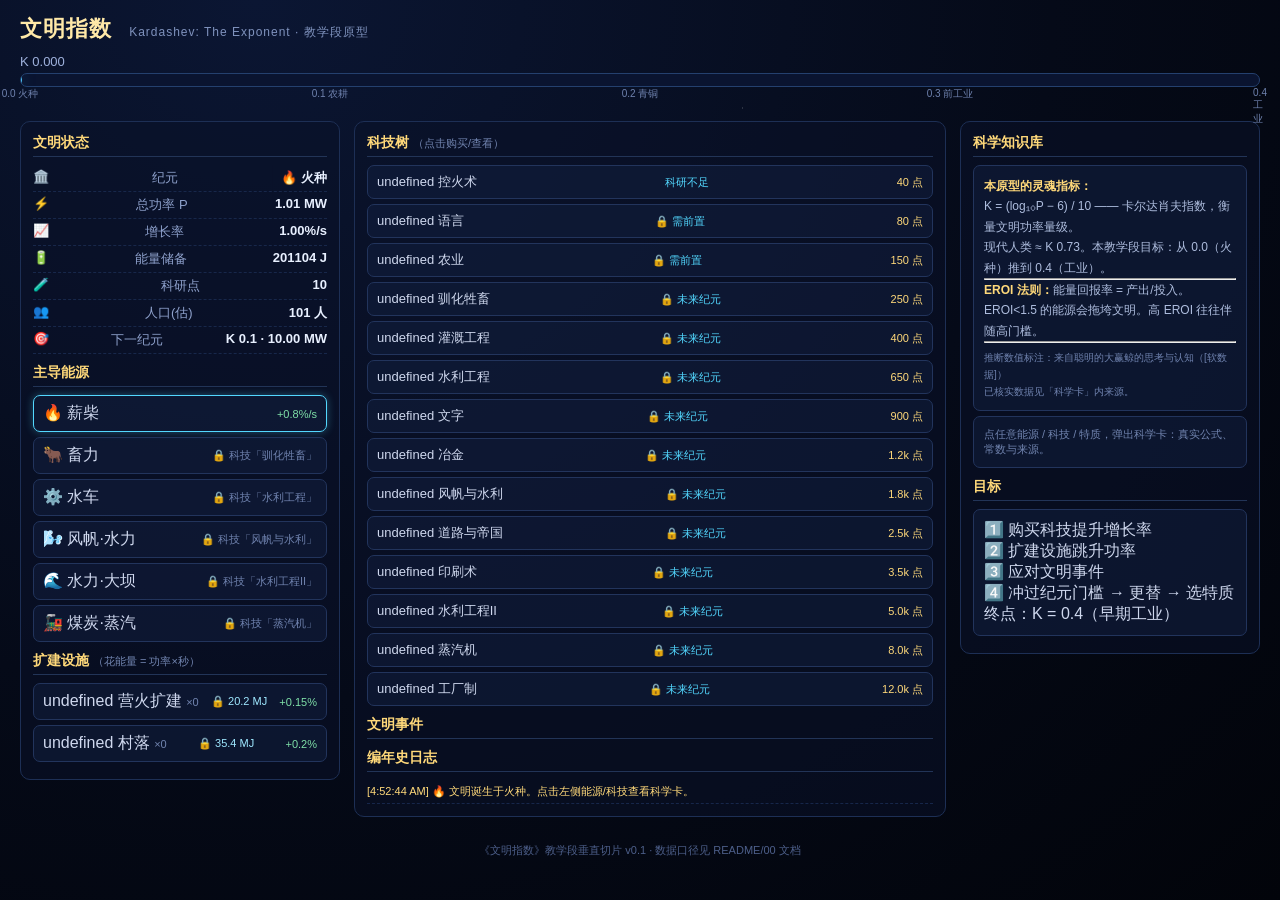
==== 原型/demo/index.html @ 798f1fc1 "Add playable vertical-slice demo (era 0.0-0.4) + devil's advocate review report" ====
<!DOCTYPE html>
<html lang="zh-CN">
<head>
<meta charset="UTF-8">
<meta name="viewport" content="width=device-width, initial-scale=1.0">
<title>文明指数 · 教学段原型（K 0.0 → 0.4）</title>
<link rel="stylesheet" href="style.css">
</head>
<body>
  <!-- 顶部：标题 + K 刻度尺 -->
  <header>
    <div class="title">文明指数 <span class="sub">Kardashev: The Exponent · 教学段原型</span></div>
    <div class="kbar-wrap">
      <div class="kbar-label">K <span id="kval">0.000</span>
        <span class="kbar-mark" id="kbar-mark"></span>
        <span id="kbar-next"></span></div>
      <div class="kbar"><div class="kbar-fill" id="kbar-fill"></div></div>
      <div class="kbar-targets">
        <span style="left:0%">0.0 火种</span><span style="left:25%">0.1 农耕</span>
        <span style="left:50%">0.2 青铜</span><span style="left:75%">0.3 前工业</span>
        <span style="left:100%">0.4 工业</span>
      </div>
    </div>
  </header>

  <!-- 主区：三栏 -->
  <main>
    <!-- 左：资源与功率 -->
    <section class="col left">
      <h2>文明状态</h2>
      <div class="stat-row"><span class="stat-icon">🏛️</span><span>纪元</span><b id="eraname">火种</b></div>
      <div class="stat-row"><span class="stat-icon">⚡</span><span>总功率 P</span><b id="pval">—</b></div>
      <div class="stat-row"><span class="stat-icon">📈</span><span>增长率</span><b id="growthval">—</b></div>
      <div class="stat-row"><span class="stat-icon">🔋</span><span>能量储备</span><b id="energyval">—</b></div>
      <div class="stat-row"><span class="stat-icon">🧪</span><span>科研点</span><b id="researchval">—</b></div>
      <div class="stat-row"><span class="stat-icon">👥</span><span>人口(估)</span><b id="popval">—</b></div>
      <div class="stat-row"><span class="stat-icon">🎯</span><span>下一纪元</span><b id="nexttarget">—</b></div>

      <div id="eraupgrade-box" class="hidden">
        <button id="btn-upgrade" class="btn btn-gold">⚜️ 纪元更替</button>
      </div>

      <h2>主导能源</h2>
      <div id="sourceList"></div>

      <h2>扩建设施 <span class="hint">（花能量 = 功率×秒）</span></h2>
      <div id="buildList"></div>
    </section>

    <!-- 中：科技树 + 事件 + 日志 -->
    <section class="col mid">
      <h2>科技树 <span class="hint">（点击购买/查看）</span></h2>
      <div id="techList"></div>

      <h2>文明事件</h2>
      <div id="eventPanel" class="panel hidden"></div>

      <h2>编年史日志</h2>
      <div id="log"></div>
    </section>

    <!-- 右：科学卡 + 说明 -->
    <section class="col right">
      <h2>科学知识库</h2>
      <div class="panel hint-box">
        <p><b>本原型的灵魂指标：</b></p>
        <p>K = (log₁₀P − 6) / 10 —— 卡尔达肖夫指数，衡量文明功率量级。</p>
        <p>现代人类 ≈ K 0.73。本教学段目标：从 0.0（火种）推到 0.4（工业）。</p>
        <hr>
        <p><b>EROI 法则：</b>能量回报率 = 产出/投入。EROI<1.5 的能源会拖垮文明。高 EROI 往往伴随高门槛。</p>
        <hr>
        <p class="src">推断数值标注：来自聪明的大赢鲸的思考与认知（[软数据]）<br>已核实数据见「科学卡」内来源。</p>
      </div>
      <div class="panel">
        <p class="hint">点任意能源 / 科技 / 特质，弹出科学卡：真实公式、常数与来源。</p>
      </div>
      <h2>目标</h2>
      <div class="panel">
        <p>1️⃣ 购买科技提升增长率</p>
        <p>2️⃣ 扩建设施跳升功率</p>
        <p>3️⃣ 应对文明事件</p>
        <p>4️⃣ 冲过纪元门槛 → 更替 → 选特质</p>
        <p>终点：K = 0.4（早期工业）</p>
      </div>
    </section>
  </main>

  <!-- 通用弹层（科学卡等） -->
  <div id="modal" class="modal hidden">
    <div class="modal-box" id="modal-box"></div>
  </div>

  <!-- 纪元更替演出 -->
  <div id="eraOverlay" class="era-overlay hidden">
    <div class="era-veil"></div>
    <div class="era-content">
      <div class="era-icon" id="erao-icon">🔥</div>
      <div class="era-big" id="erao-name">农耕</div>
      <div class="era-desc" id="erao-desc"></div>
      <button id="btn-trait" class="btn btn-gold">选择文明特质 →</button>
    </div>
  </div>

  <!-- 特质选择 -->
  <div id="traitOverlay" class="modal hidden">
    <div class="modal-box">
      <h2>文明特质 · 选其一（永久乘数）</h2>
      <div id="traitList" class="trait-list"></div>
      <p class="hint">特质永久提升增长率 —— 文明的特质在时代更替后保留。</p>
    </div>
  </div>

  <footer>《文明指数》教学段垂直切片 v0.1 · 数据口径见 README/00 文档</footer>

  <script src="data.js"></script>
  <script src="game.js"></script>
</body>
</html>
---- 原型/demo/style.css ----
/* 《文明指数》教学段原型 — 暗色太空风 */
* { margin:0; padding:0; box-sizing:border-box; }
body {
  font-family:"Segoe UI","Microsoft YaHei",sans-serif;
  background: radial-gradient(ellipse at 20% 0%, #0b1633 0%, #050a18 55%, #02040a 100%);
  color:#cfd8ee; min-height:100vh;
  background-image:
    radial-gradient(1px 1px at 12% 22%, #fff, transparent 40%),
    radial-gradient(1px 1px at 32% 68%, #bfd, transparent 40%),
    radial-gradient(1.5px 1.5px at 58% 12%, #fff, transparent 40%),
    radial-gradient(1px 1px at 78% 42%, #cfc, transparent 40%),
    radial-gradient(1px 1px at 90% 80%, #fff, transparent 40%),
    radial-gradient(ellipse at 20% 0%, #0b1633 0%, #050a18 55%, #02040a 100%);
}
header { padding:14px 20px 6px; }
.title { font-size:22px; font-weight:700; color:#ffe9a8; letter-spacing:1px; }
.title .sub { font-size:12px; color:#7f92bd; font-weight:400; margin-left:10px; }

/* ---- K 刻度尺 ---- */
.kbar-wrap { margin-top:10px; }
.kbar-label { font-size:13px; color:#9fb2dd; margin-bottom:4px; }
.kbar { height:14px; background:#0a1430; border:1px solid #24406e; border-radius:7px; overflow:hidden; position:relative; }
.kbar-fill {
  height:100%; width:0%;
  background:linear-gradient(90deg,#2a6bd8,#53d8ff 60%,#ffe9a8);
  box-shadow:0 0 12px #53d8ff88; transition:width .3s;
}
.kbar-targets { position:relative; height:18px; font-size:10px; color:#6f82ae; }
.kbar-targets span { position:absolute; transform:translateX(-50%); }
.kbar-mark { position:absolute; right:-2px; top:-3px; width:3px; height:20px; background:#ff5d5d; display:none; }

/* ---- 三栏 ---- */
main { display:grid; grid-template-columns: 320px 1fr 300px; gap:14px; padding:10px 20px; align-items:start; }
.col { background:rgba(10,18,40,.55); border:1px solid #1d2f55; border-radius:10px; padding:12px; }
.col h2 { font-size:14px; color:#ffd97a; margin:10px 0 8px; border-bottom:1px solid #223457; padding-bottom:4px; }
.col h2:first-child { margin-top:0; }
.hint { font-size:11px; color:#7184af; font-weight:400; }

.stat-row { display:flex; justify-content:space-between; padding:4px 0; font-size:13px; border-bottom:1px dashed #17274a; }
.stat-row span { color:#8fa2cd; }
.stat-row b { color:#e8f0ff; font-variant-numeric:tabular-nums; }

/* ---- 按钮 ---- */
.btn {
  border:1px solid #2f4a80; background:#14254a; color:#cfe0ff;
  padding:8px 12px; border-radius:6px; cursor:pointer; font-size:13px; width:100%;
  transition:all .15s; text-align:left;
}
.btn:hover:not(:disabled) { background:#1d3570; border-color:#4a72c4; }
.btn:disabled { opacity:.35; cursor:not-allowed; }
.btn-gold { background:linear-gradient(135deg,#b98a2e,#e8c05a); color:#241a02; font-weight:700; border:none; text-align:center; }
.btn-gold:hover:not(:disabled) { filter:brightness(1.12); }
.hidden { display:none !important; }

/* ---- 能源/设施/科技卡片 ---- */
.src-item, .bld-item, .tech-item {
  display:flex; justify-content:space-between; align-items:center;
  padding:7px 9px; margin:5px 0; border:1px solid #22345c; border-radius:7px;
  background:rgba(20,36,72,.4); cursor:pointer; transition:all .15s;
}
.src-item:hover, .bld-item:hover, .tech-item:hover { background:rgba(35,60,115,.5); border-color:#4a72c4; }
.src-item.active { border-color:#53d8ff; box-shadow:0 0 8px #53d8ff55; }
.tech-item.bought { border-color:#2fae6a; background:rgba(20,60,45,.35); }
.tech-item .t-name { font-size:13px; }
.tech-item .t-cost { font-size:11px; color:#ffd97a; }
.tech-item .t-flag { font-size:11px; color:#53d8ff; }
.bld-item .b-cost { font-size:11px; color:#9fe8ff; }
.bld-item .b-pct { font-size:11px; color:#7fe0a8; }
.src-item .s-growth { font-size:11px; color:#7fe0a8; }
.src-item .s-lock { font-size:11px; color:#6f82ae; }

/* ---- 事件面板 ---- */
.panel { border:1px solid #22345c; border-radius:7px; padding:10px; background:rgba(20,36,72,.4); margin:5px 0; }
#eventPanel { border-color:#ff8a5d; background:rgba(90,40,20,.35); }
#eventPanel h3 { color:#ffb38a; font-size:14px; margin-bottom:6px; }
.cause-chain { font-size:12px; color:#e8c9b0; padding:6px 10px; background:#1a0f08aa; border-radius:6px; margin:6px 0; line-height:1.6; }
.opt-btn { margin:5px 0; }
.hint-box { font-size:12px; line-height:1.7; color:#aebdde; }
.hint-box b { color:#ffd97a; }
.src { font-size:10px; color:#6f82ae; margin-top:6px; }

/* ---- 日志 ---- */
#log { max-height:240px; overflow-y:auto; font-size:11px; color:#9fb2dd; line-height:1.7; }
#log div { padding:2px 0; border-bottom:1px dashed #16264a; }
#log .era-log { color:#ffd97a; }

/* ---- 弹层 ---- */
.modal { position:fixed; inset:0; background:rgba(2,4,12,.72); display:flex; align-items:center; justify-content:center; z-index:50; }
.modal-box { background:#0c1734; border:1px solid #33518f; border-radius:12px; padding:22px; max-width:460px; width:90%; max-height:80vh; overflow-y:auto; }
.modal-box h2 { color:#ffd97a; margin-bottom:10px; }
.card-body { font-size:13px; line-height:1.8; color:#c6d4f2; }
.card-body b { color:#53d8ff; }
.card-title { font-size:18px; color:#ffe9a8; margin-bottom:8px; }
.card-close { margin-top:14px; }

/* ---- 纪元演出 ---- */
.era-overlay { position:fixed; inset:0; z-index:60; display:flex; align-items:center; justify-content:center; }
.era-veil { position:absolute; inset:0; background:radial-gradient(circle, #1b2f66cc 0%, #02040ac 80%); animation:veil 1.2s ease; }
.era-content { position:relative; text-align:center; animation:pop .8s ease; }
.era-icon { font-size:72px; }
.era-big { font-size:44px; font-weight:800; color:#ffe9a8; margin:10px 0; text-shadow:0 0 24px #ffd97a88; }
.era-desc { color:#c6d4f2; font-size:15px; margin-bottom:18px; }
@keyframes veil { from { opacity:0; } to { opacity:1; } }
@keyframes pop { from { transform:scale(.7); opacity:0; } to { transform:scale(1); opacity:1; } }

/* ---- 特质 ---- */
.trait-list { display:flex; flex-direction:column; gap:8px; }
.trait-item {
  display:flex; gap:10px; align-items:center; padding:10px; border:1px solid #33518f;
  border-radius:8px; cursor:pointer; background:rgba(20,36,72,.45); transition:all .15s;
}
.trait-item:hover { border-color:#ffd97a; background:rgba(40,60,110,.5); }
.trait-item .t-icon { font-size:24px; }
.trait-item .t-name { font-weight:700; color:#ffe9a8; }
.trait-item .t-desc { font-size:12px; color:#9fb2dd; }
.trait-item .t-growth { font-size:11px; color:#7fe0a8; margin-left:auto; }

footer { text-align:center; color:#4d5f8a; font-size:11px; padding:16px; }
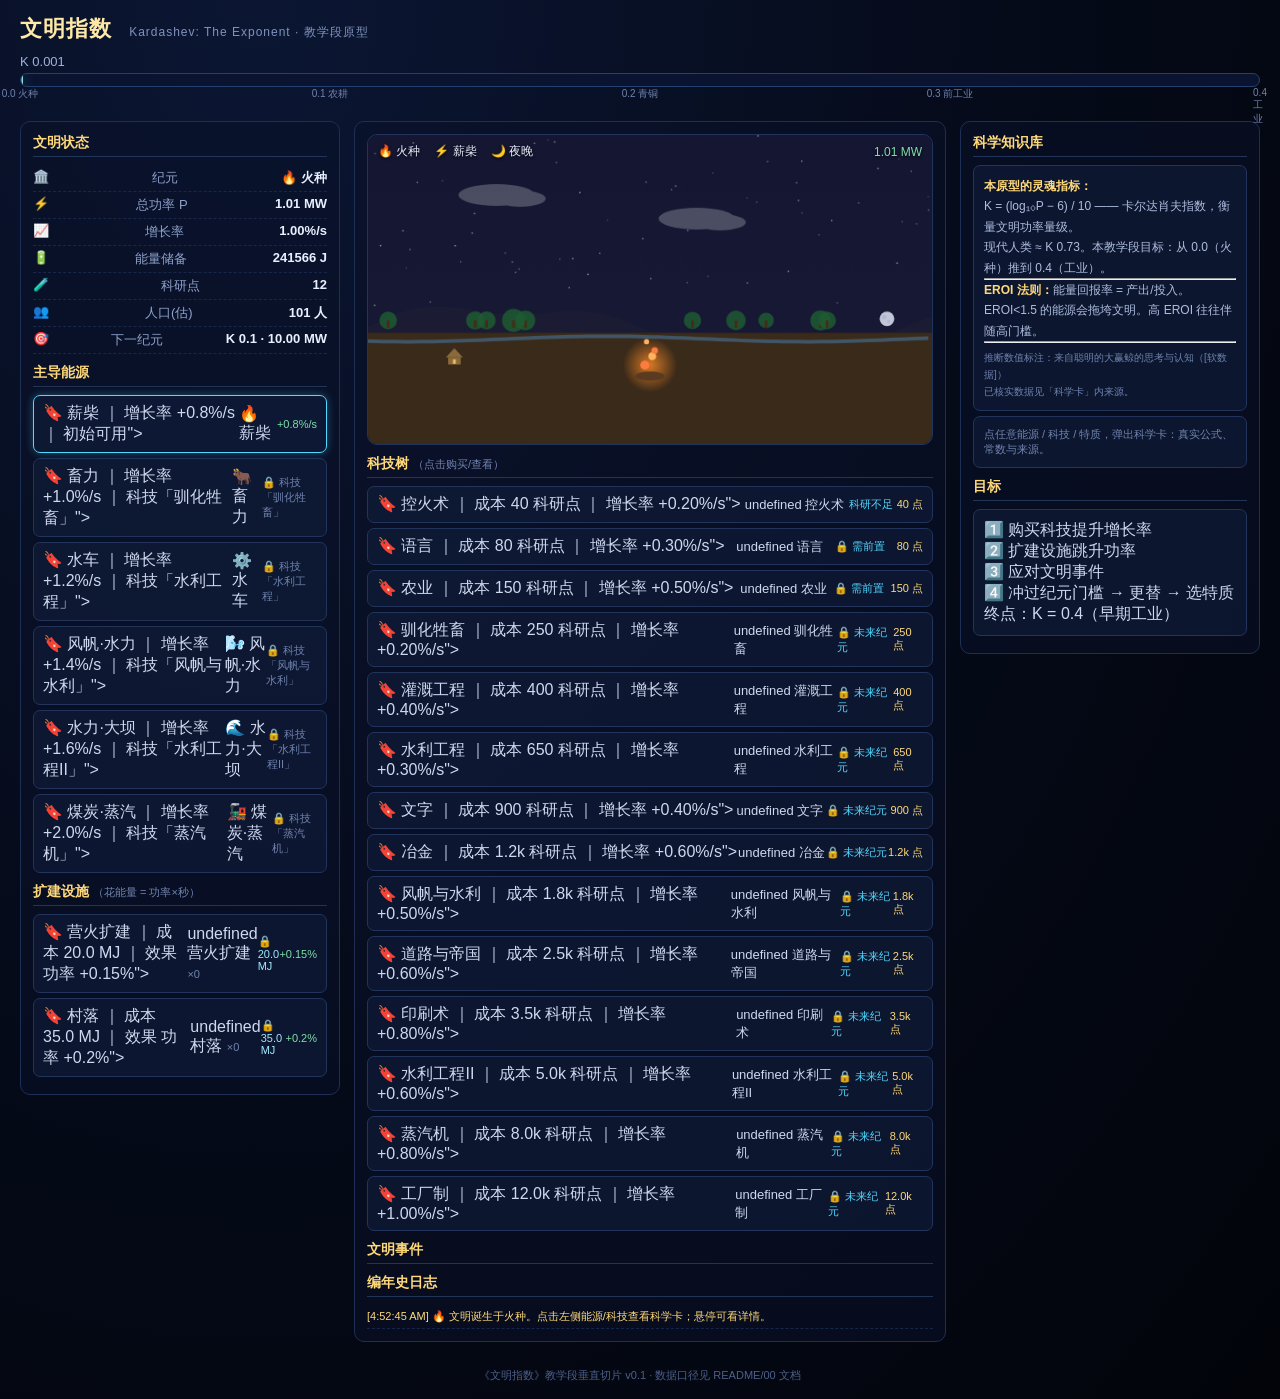
==== commit 4e7f01d1: "Demo UX/visual overhaul: fix hover flicker (render separation), add tooltips, canvas scene with day-" ====
--- a/原型/demo/index.html
+++ b/原型/demo/index.html
@@ -47,8 +47,17 @@
       <div id="buildList"></div>
     </section>
 
-    <!-- 中：科技树 + 事件 + 日志 -->
+    <!-- 中：主画面 + 科技树 + 事件 + 日志 -->
     <section class="col mid">
+      <div class="scene-wrap">
+        <canvas id="scene" width="620" height="340"></canvas>
+        <div class="scene-hud">
+          <span id="sh-era">🔥 火种</span>
+          <span id="sh-src">⚡ 薪柴</span>
+          <span id="sh-day">🌞 白天</span>
+          <span class="sh-p" id="sh-p">1.00 MW</span>
+        </div>
+      </div>
       <h2>科技树 <span class="hint">（点击购买/查看）</span></h2>
       <div id="techList"></div>
 
@@ -112,7 +121,11 @@
 
   <footer>《文明指数》教学段垂直切片 v0.1 · 数据口径见 README/00 文档</footer>
 
+  <!-- 全局 Tooltip -->
+  <div id="tooltip" class="tooltip hidden"></div>
+
   <script src="data.js"></script>
   <script src="game.js"></script>
+  <script src="scene.js"></script>
 </body>
 </html>
--- a/原型/demo/style.css
+++ b/原型/demo/style.css
@@ -116,3 +116,23 @@
 .trait-item .t-growth { font-size:11px; color:#7fe0a8; margin-left:auto; }
 
 footer { text-align:center; color:#4d5f8a; font-size:11px; padding:16px; }
+
+/* ---- 主画面场景 ---- */
+.scene-wrap { position:relative; margin-bottom:10px; border:1px solid #22345c; border-radius:10px; overflow:hidden; background:#0a1430; }
+#scene { display:block; width:100%; height:auto; }
+.scene-hud {
+  position:absolute; top:8px; left:10px; right:10px; display:flex; gap:14px;
+  font-size:12px; color:#e8f0ff; text-shadow:0 1px 3px rgba(0,0,0,.8);
+  pointer-events:none; align-items:center;
+}
+.scene-hud .sh-p { margin-left:auto; color:#7fe0a8; font-variant-numeric:tabular-nums; }
+
+/* ---- Tooltip ---- */
+.tooltip {
+  position:fixed; z-index:200; max-width:300px; padding:9px 12px;
+  background:rgba(6,12,28,.95); border:1px solid #4a72c4; border-radius:8px;
+  color:#c6d4f2; font-size:12px; line-height:1.6; pointer-events:none;
+  box-shadow:0 6px 22px rgba(0,0,0,.55);
+}
+.tooltip b { color:#53d8ff; }
+.tooltip .tip-tag { color:#ffd97a; display:block; margin-top:4px; font-size:11px; }
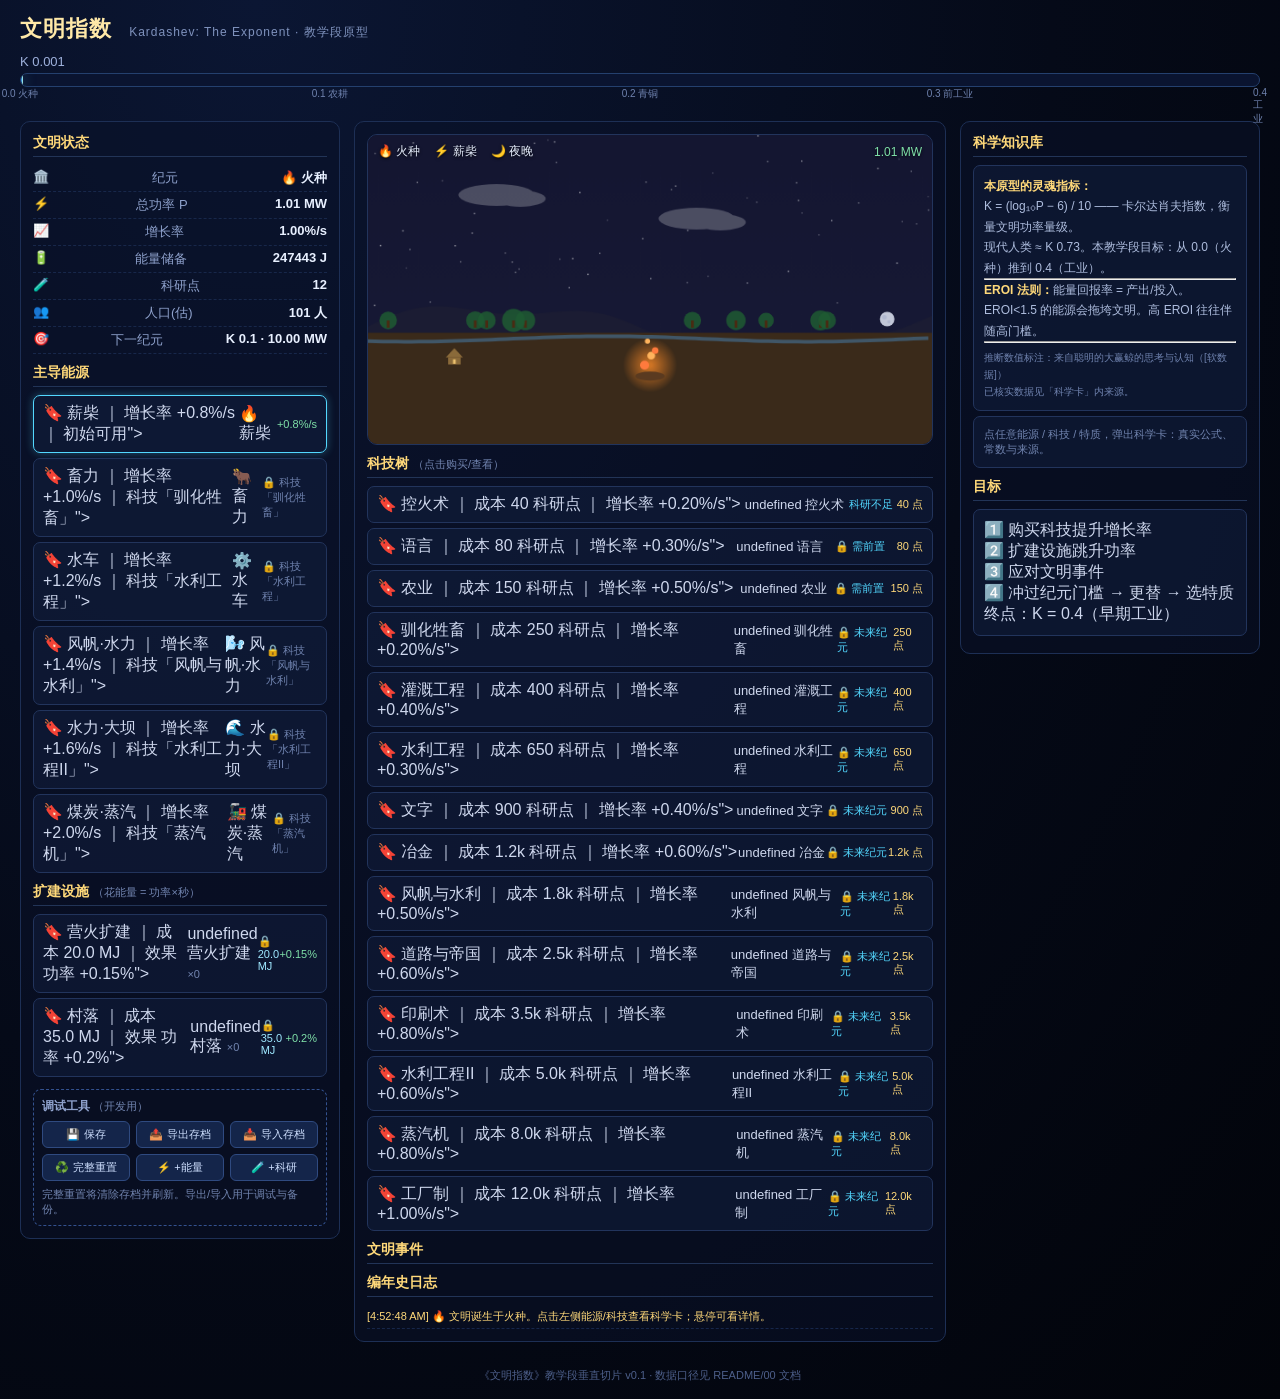
==== commit 88208c17: "Fix trait UI stuck (z-index + veil hex + defensive close), add debug panel (save/export/import/reset" ====
--- a/原型/demo/index.html
+++ b/原型/demo/index.html
@@ -45,6 +45,21 @@
 
       <h2>扩建设施 <span class="hint">（花能量 = 功率×秒）</span></h2>
       <div id="buildList"></div>
+
+      <div class="debug-box">
+        <h2>调试工具 <span class="hint">（开发用）</span></h2>
+        <div class="debug-row">
+          <button id="btn-save" class="btn">💾 保存</button>
+          <button id="btn-export" class="btn">📤 导出存档</button>
+          <button id="btn-import" class="btn">📥 导入存档</button>
+        </div>
+        <div class="debug-row" style="margin-top:6px">
+          <button id="btn-reset" class="btn">♻️ 完整重置</button>
+          <button id="btn-cheat-e" class="btn">⚡ +能量</button>
+          <button id="btn-cheat-r" class="btn">🧪 +科研</button>
+        </div>
+        <p class="hint" style="margin-top:6px">完整重置将清除存档并刷新。导出/导入用于调试与备份。</p>
+      </div>
     </section>
 
     <!-- 中：主画面 + 科技树 + 事件 + 日志 -->
--- a/原型/demo/style.css
+++ b/原型/demo/style.css
@@ -85,7 +85,7 @@
 #log .era-log { color:#ffd97a; }
 
 /* ---- 弹层 ---- */
-.modal { position:fixed; inset:0; background:rgba(2,4,12,.72); display:flex; align-items:center; justify-content:center; z-index:50; }
+.modal { position:fixed; inset:0; background:rgba(2,4,12,.72); display:flex; align-items:center; justify-content:center; z-index:70; }
 .modal-box { background:#0c1734; border:1px solid #33518f; border-radius:12px; padding:22px; max-width:460px; width:90%; max-height:80vh; overflow-y:auto; }
 .modal-box h2 { color:#ffd97a; margin-bottom:10px; }
 .card-body { font-size:13px; line-height:1.8; color:#c6d4f2; }
@@ -95,7 +95,7 @@
 
 /* ---- 纪元演出 ---- */
 .era-overlay { position:fixed; inset:0; z-index:60; display:flex; align-items:center; justify-content:center; }
-.era-veil { position:absolute; inset:0; background:radial-gradient(circle, #1b2f66cc 0%, #02040ac 80%); animation:veil 1.2s ease; }
+.era-veil { position:absolute; inset:0; background:radial-gradient(circle, #1b2f66cc 0%, #02040acc 80%); animation:veil 1.2s ease; }
 .era-content { position:relative; text-align:center; animation:pop .8s ease; }
 .era-icon { font-size:72px; }
 .era-big { font-size:44px; font-weight:800; color:#ffe9a8; margin:10px 0; text-shadow:0 0 24px #ffd97a88; }
@@ -114,6 +114,12 @@
 .trait-item .t-name { font-weight:700; color:#ffe9a8; }
 .trait-item .t-desc { font-size:12px; color:#9fb2dd; }
 .trait-item .t-growth { font-size:11px; color:#7fe0a8; margin-left:auto; }
+
+/* ---- 调试工具 ---- */
+.debug-box { margin-top:12px; padding:8px; border:1px dashed #33518f; border-radius:8px; background:rgba(10,16,34,.5); }
+.debug-box h2 { font-size:12px; color:#8fa2cd; margin:0 0 6px; border:none; padding:0; }
+.debug-row { display:flex; gap:6px; flex-wrap:wrap; }
+.debug-row .btn { flex:1; min-width:64px; padding:5px 6px; font-size:11px; text-align:center; }
 
 footer { text-align:center; color:#4d5f8a; font-size:11px; padding:16px; }
 
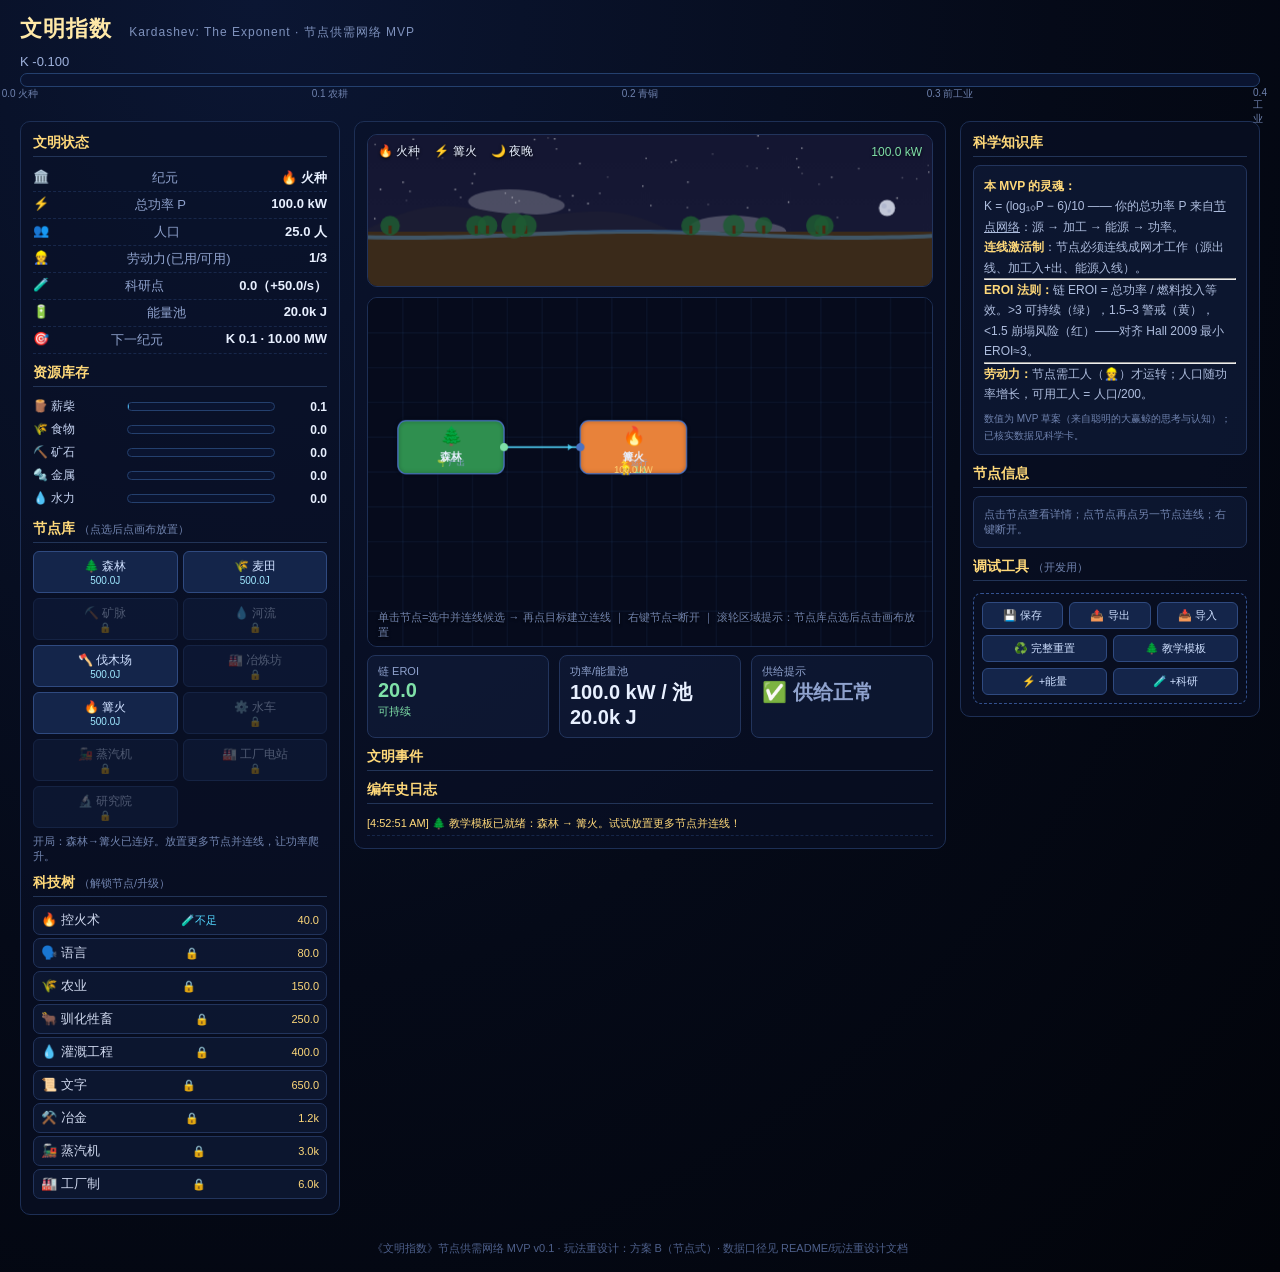
==== commit 46de4838: "Node-graph MVP: production-network gameplay (sources/processors/energy/research + links + labor + ER" ====
--- a/原型/demo/index.html
+++ b/原型/demo/index.html
@@ -3,17 +3,15 @@
 <head>
 <meta charset="UTF-8">
 <meta name="viewport" content="width=device-width, initial-scale=1.0">
-<title>文明指数 · 教学段原型（K 0.0 → 0.4）</title>
+<title>文明指数 · 节点供需网络 MVP（K 0.0 → 0.4）</title>
 <link rel="stylesheet" href="style.css">
 </head>
 <body>
   <!-- 顶部：标题 + K 刻度尺 -->
   <header>
-    <div class="title">文明指数 <span class="sub">Kardashev: The Exponent · 教学段原型</span></div>
+    <div class="title">文明指数 <span class="sub">Kardashev: The Exponent · 节点供需网络 MVP</span></div>
     <div class="kbar-wrap">
-      <div class="kbar-label">K <span id="kval">0.000</span>
-        <span class="kbar-mark" id="kbar-mark"></span>
-        <span id="kbar-next"></span></div>
+      <div class="kbar-label">K <span id="kval">0.000</span> <span id="kbar-next"></span></div>
       <div class="kbar"><div class="kbar-fill" id="kbar-fill"></div></div>
       <div class="kbar-targets">
         <span style="left:0%">0.0 火种</span><span style="left:25%">0.1 农耕</span>
@@ -23,58 +21,54 @@
     </div>
   </header>
 
-  <!-- 主区：三栏 -->
   <main>
-    <!-- 左：资源与功率 -->
+    <!-- 左：状态 + 资源 + 节点库 -->
     <section class="col left">
       <h2>文明状态</h2>
       <div class="stat-row"><span class="stat-icon">🏛️</span><span>纪元</span><b id="eraname">火种</b></div>
-      <div class="stat-row"><span class="stat-icon">⚡</span><span>总功率 P</span><b id="pval">—</b></div>
-      <div class="stat-row"><span class="stat-icon">📈</span><span>增长率</span><b id="growthval">—</b></div>
-      <div class="stat-row"><span class="stat-icon">🔋</span><span>能量储备</span><b id="energyval">—</b></div>
+      <div class="stat-row"><span class="stat-icon">⚡</span><span>总功率 P</span><b id="pval">0 W</b></div>
+      <div class="stat-row"><span class="stat-icon">👥</span><span>人口</span><b id="popval">—</b></div>
+      <div class="stat-row"><span class="stat-icon">👷</span><span>劳动力(已用/可用)</span><b id="workerval">0/0</b></div>
       <div class="stat-row"><span class="stat-icon">🧪</span><span>科研点</span><b id="researchval">—</b></div>
-      <div class="stat-row"><span class="stat-icon">👥</span><span>人口(估)</span><b id="popval">—</b></div>
+      <div class="stat-row"><span class="stat-icon">🔋</span><span>能量池</span><b id="energyval">—</b></div>
       <div class="stat-row"><span class="stat-icon">🎯</span><span>下一纪元</span><b id="nexttarget">—</b></div>
-
-      <div id="eraupgrade-box" class="hidden">
+      <div id="eraupgrade-box" class="hidden" style="margin-top:8px">
         <button id="btn-upgrade" class="btn btn-gold">⚜️ 纪元更替</button>
       </div>
 
-      <h2>主导能源</h2>
-      <div id="sourceList"></div>
+      <h2>资源库存</h2>
+      <div id="resBars"></div>
 
-      <h2>扩建设施 <span class="hint">（花能量 = 功率×秒）</span></h2>
-      <div id="buildList"></div>
+      <h2>节点库 <span class="hint">（点选后点画布放置）</span></h2>
+      <div id="palette"></div>
+      <p class="hint" id="palHint" style="margin-top:6px">开局：森林→篝火已连好。放置更多节点并连线，让功率爬升。</p>
 
-      <div class="debug-box">
-        <h2>调试工具 <span class="hint">（开发用）</span></h2>
-        <div class="debug-row">
-          <button id="btn-save" class="btn">💾 保存</button>
-          <button id="btn-export" class="btn">📤 导出存档</button>
-          <button id="btn-import" class="btn">📥 导入存档</button>
-        </div>
-        <div class="debug-row" style="margin-top:6px">
-          <button id="btn-reset" class="btn">♻️ 完整重置</button>
-          <button id="btn-cheat-e" class="btn">⚡ +能量</button>
-          <button id="btn-cheat-r" class="btn">🧪 +科研</button>
-        </div>
-        <p class="hint" style="margin-top:6px">完整重置将清除存档并刷新。导出/导入用于调试与备份。</p>
-      </div>
+      <h2>科技树 <span class="hint">（解锁节点/升级）</span></h2>
+      <div id="techList"></div>
     </section>
 
-    <!-- 中：主画面 + 科技树 + 事件 + 日志 -->
+    <!-- 中：氛围场景 + 节点图 + 仪表盘 + 事件 + 日志 -->
     <section class="col mid">
-      <div class="scene-wrap">
-        <canvas id="scene" width="620" height="340"></canvas>
+      <div class="scene-wrap scene-sm">
+        <canvas id="scene" width="560" height="150"></canvas>
         <div class="scene-hud">
           <span id="sh-era">🔥 火种</span>
           <span id="sh-src">⚡ 薪柴</span>
           <span id="sh-day">🌞 白天</span>
-          <span class="sh-p" id="sh-p">1.00 MW</span>
+          <span class="sh-p" id="sh-p">0 W</span>
         </div>
       </div>
-      <h2>科技树 <span class="hint">（点击购买/查看）</span></h2>
-      <div id="techList"></div>
+
+      <div class="graph-wrap">
+        <canvas id="graph" width="680" height="420"></canvas>
+        <div class="graph-hint">单击节点=选中并连线候选 → 再点目标建立连线 ｜ 右键节点=断开 ｜ 滚轮区域提示：节点库点选后点击画布放置</div>
+      </div>
+
+      <div class="dash">
+        <div class="dash-item"><span>链 EROI</span><b id="eroiVal">—</b><small id="eroiState"></small></div>
+        <div class="dash-item"><span>功率/能量池</span><b id="fuelVal">—</b></div>
+        <div class="dash-item"><span>供给提示</span><b id="supplyHint" style="color:#8fa2cd">—</b></div>
+      </div>
 
       <h2>文明事件</h2>
       <div id="eventPanel" class="panel hidden"></div>
@@ -83,38 +77,47 @@
       <div id="log"></div>
     </section>
 
-    <!-- 右：科学卡 + 说明 -->
+    <!-- 右：知识库 + 节点信息 + 调试 -->
     <section class="col right">
       <h2>科学知识库</h2>
       <div class="panel hint-box">
-        <p><b>本原型的灵魂指标：</b></p>
-        <p>K = (log₁₀P − 6) / 10 —— 卡尔达肖夫指数，衡量文明功率量级。</p>
-        <p>现代人类 ≈ K 0.73。本教学段目标：从 0.0（火种）推到 0.4（工业）。</p>
+        <p><b>本 MVP 的灵魂：</b></p>
+        <p>K = (log₁₀P − 6)/10 —— 你的总功率 P 来自<u>节点网络</u>：源 → 加工 → 能源 → 功率。</p>
+        <p><b>连线激活制</b>：节点必须连线成网才工作（源出线、加工入+出、能源入线）。</p>
         <hr>
-        <p><b>EROI 法则：</b>能量回报率 = 产出/投入。EROI<1.5 的能源会拖垮文明。高 EROI 往往伴随高门槛。</p>
+        <p><b>EROI 法则：</b>链 EROI = 总功率 / 燃料投入等效。&gt;3 可持续（绿），1.5–3 警戒（黄），&lt;1.5 崩塌风险（红）——对齐 Hall 2009 最小 EROI≈3。</p>
         <hr>
-        <p class="src">推断数值标注：来自聪明的大赢鲸的思考与认知（[软数据]）<br>已核实数据见「科学卡」内来源。</p>
+        <p><b>劳动力：</b>节点需工人（👷）才运转；人口随功率增长，可用工人 = 人口/200。</p>
+        <p class="src">数值为 MVP 草案（来自聪明的大赢鲸的思考与认知）；已核实数据见科学卡。</p>
       </div>
-      <div class="panel">
-        <p class="hint">点任意能源 / 科技 / 特质，弹出科学卡：真实公式、常数与来源。</p>
-      </div>
-      <h2>目标</h2>
-      <div class="panel">
-        <p>1️⃣ 购买科技提升增长率</p>
-        <p>2️⃣ 扩建设施跳升功率</p>
-        <p>3️⃣ 应对文明事件</p>
-        <p>4️⃣ 冲过纪元门槛 → 更替 → 选特质</p>
-        <p>终点：K = 0.4（早期工业）</p>
+
+      <h2>节点信息</h2>
+      <div class="panel" id="nodeInfo"><p class="hint">点击节点查看详情</p></div>
+
+      <h2>调试工具 <span class="hint">（开发用）</span></h2>
+      <div class="debug-box">
+        <div class="debug-row">
+          <button id="btn-save" class="btn">💾 保存</button>
+          <button id="btn-export" class="btn">📤 导出</button>
+          <button id="btn-import" class="btn">📥 导入</button>
+        </div>
+        <div class="debug-row" style="margin-top:6px">
+          <button id="btn-reset" class="btn">♻️ 完整重置</button>
+          <button id="btn-cheat-template" class="btn">🌲 教学模板</button>
+        </div>
+        <div class="debug-row" style="margin-top:6px">
+          <button id="btn-cheat-e" class="btn">⚡ +能量</button>
+          <button id="btn-cheat-r" class="btn">🧪 +科研</button>
+        </div>
       </div>
     </section>
   </main>
 
-  <!-- 通用弹层（科学卡等） -->
-  <div id="modal" class="modal hidden">
-    <div class="modal-box" id="modal-box"></div>
-  </div>
+  <footer>《文明指数》节点供需网络 MVP v0.1 · 玩法重设计：方案 B（节点式）· 数据口径见 README/玩法重设计文档</footer>
 
-  <!-- 纪元更替演出 -->
+  <div id="tooltip" class="tooltip hidden"></div>
+
+  <!-- 纪元演出 -->
   <div id="eraOverlay" class="era-overlay hidden">
     <div class="era-veil"></div>
     <div class="era-content">
@@ -128,19 +131,20 @@
   <!-- 特质选择 -->
   <div id="traitOverlay" class="modal hidden">
     <div class="modal-box">
-      <h2>文明特质 · 选其一（永久乘数）</h2>
+      <h2>文明特质 · 选其一（永久）</h2>
       <div id="traitList" class="trait-list"></div>
-      <p class="hint">特质永久提升增长率 —— 文明的特质在时代更替后保留。</p>
+      <p class="hint">特质永久生效；纪元更替后节点网络保留（仅数值乘数变化）。</p>
     </div>
   </div>
 
-  <footer>《文明指数》教学段垂直切片 v0.1 · 数据口径见 README/00 文档</footer>
-
-  <!-- 全局 Tooltip -->
-  <div id="tooltip" class="tooltip hidden"></div>
+  <!-- 科学卡弹层 -->
+  <div id="modal" class="modal hidden">
+    <div class="modal-box" id="modal-box"></div>
+  </div>
 
   <script src="data.js"></script>
   <script src="game.js"></script>
+  <script src="graph.js"></script>
   <script src="scene.js"></script>
 </body>
 </html>
--- a/原型/demo/style.css
+++ b/原型/demo/style.css
@@ -142,3 +142,40 @@
 }
 .tooltip b { color:#53d8ff; }
 .tooltip .tip-tag { color:#ffd97a; display:block; margin-top:4px; font-size:11px; }
+
+/* ================= 节点图（方案 B） ================= */
+.scene-sm canvas { height:auto; }
+.graph-wrap { position:relative; border:1px solid #1d2f55; border-radius:10px; overflow:hidden; margin-bottom:8px; }
+#graph { display:block; width:100%; height:auto; background:#060b1c; }
+.graph-hint { position:absolute; bottom:6px; left:10px; right:10px; font-size:11px; color:#7184af; pointer-events:none; text-shadow:0 1px 3px #000; }
+
+/* 仪表盘 */
+.dash { display:flex; gap:10px; margin-bottom:10px; }
+.dash-item { flex:1; border:1px solid #22345c; border-radius:8px; padding:8px 10px; background:rgba(20,36,72,.4); }
+.dash-item span { display:block; font-size:11px; color:#8fa2cd; }
+.dash-item b { font-size:20px; color:#e8f0ff; font-variant-numeric:tabular-nums; }
+.dash-item small { font-size:11px; display:block; margin-top:2px; }
+
+/* 资源条 */
+#resBars { margin-bottom:8px; }
+.resbar { display:flex; align-items:center; gap:8px; padding:3px 0; font-size:12px; }
+.resbar span { width:86px; color:#c6d4f2; }
+.resbar-track { flex:1; height:9px; background:#0a1430; border:1px solid #24406e; border-radius:5px; overflow:hidden; }
+.resbar-fill { height:100%; background:linear-gradient(90deg,#3f8fcf,#53d8ff); transition:width .2s; }
+.resbar b { width:44px; text-align:right; color:#e8f0ff; font-variant-numeric:tabular-nums; }
+
+/* 节点库 palette */
+#palette { display:grid; grid-template-columns:1fr 1fr; gap:5px; }
+.pal-btn { font-size:12px; padding:6px 5px; text-align:center; }
+.pal-btn.active { border-color:#53d8ff; box-shadow:0 0 8px #53d8ff55; }
+.pal-cost { display:block; font-size:10px; color:#9fe8ff; }
+
+/* 节点信息面板 */
+.ni-head { font-size:14px; margin-bottom:6px; }
+.ni-on { color:#7fe0a8; }
+.ni-off { color:#ff8a5d; }
+.ni-row { font-size:12px; color:#c6d4f2; padding:3px 0; display:flex; align-items:center; gap:6px; }
+.btn-mini { width:auto; padding:1px 8px; font-size:13px; }
+
+/* 科技列表（左栏紧凑） */
+#techList .tech-item { padding:5px 7px; margin:3px 0; }
